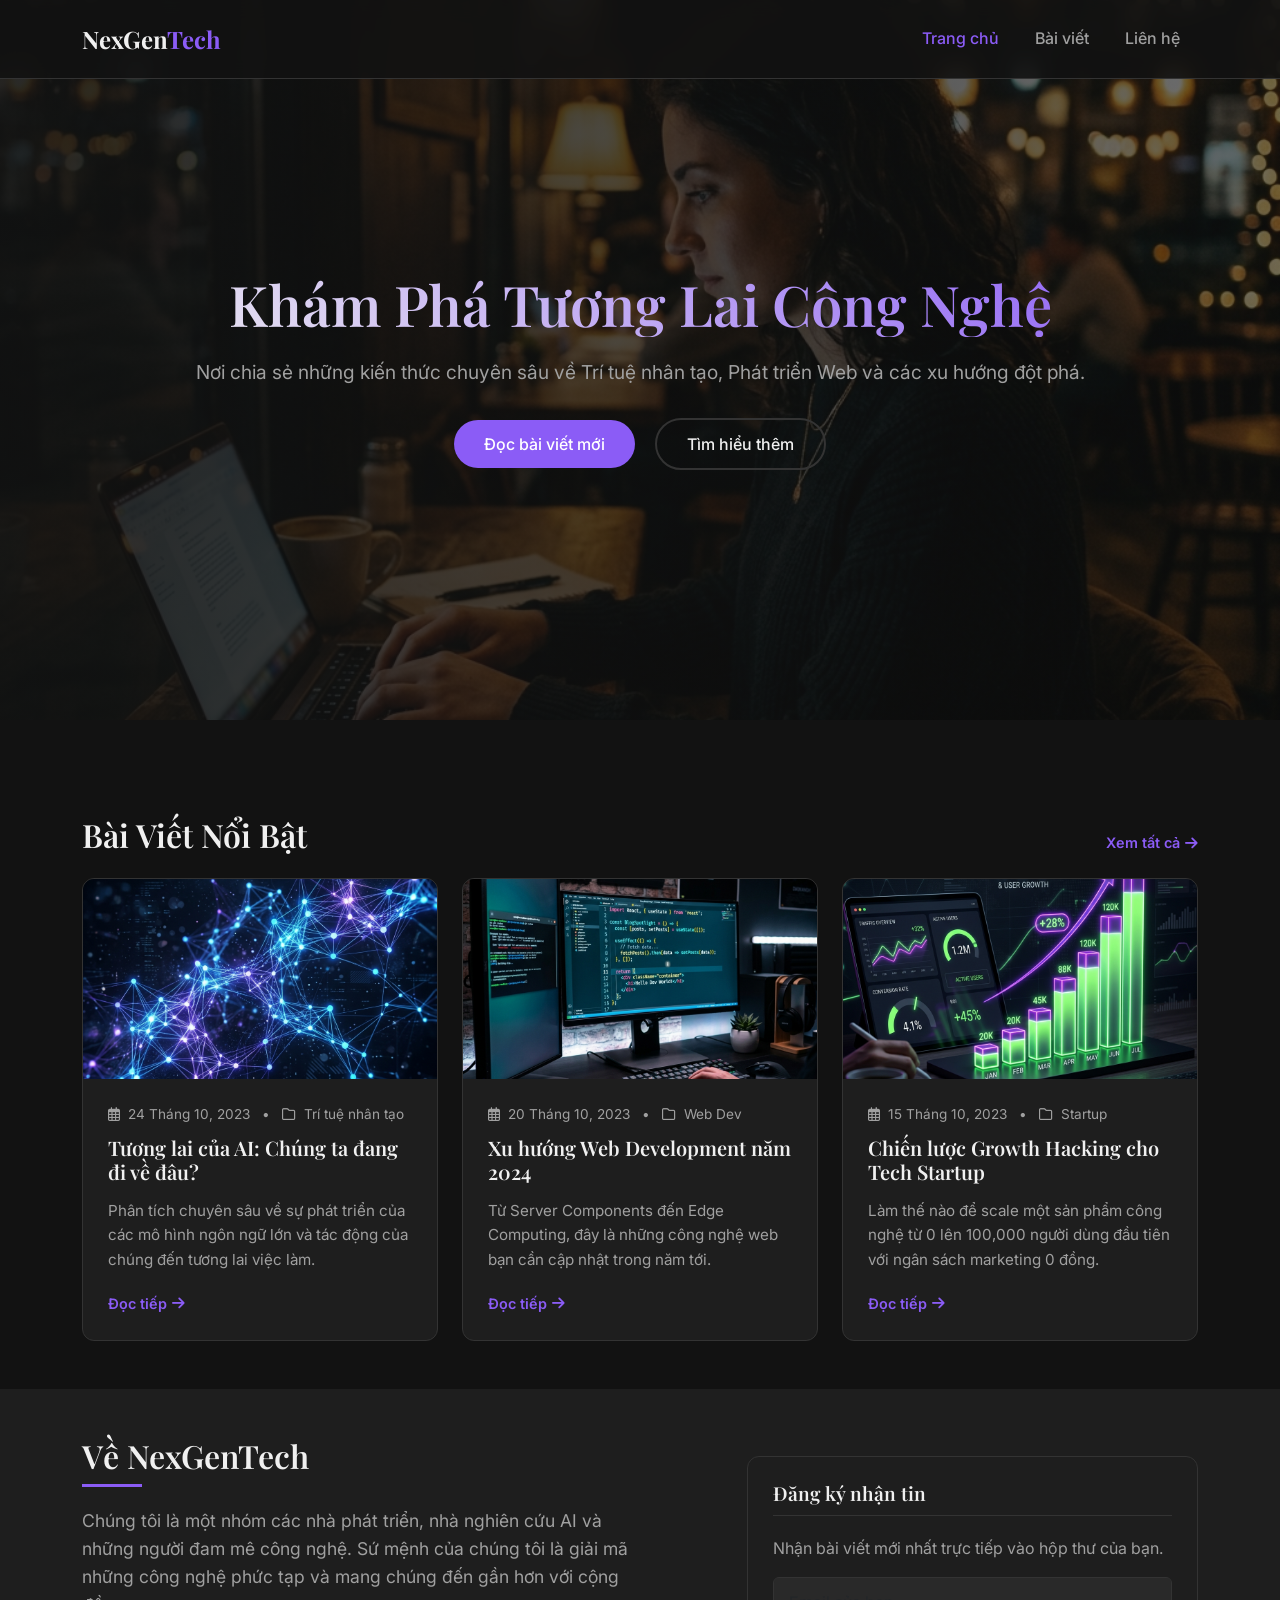
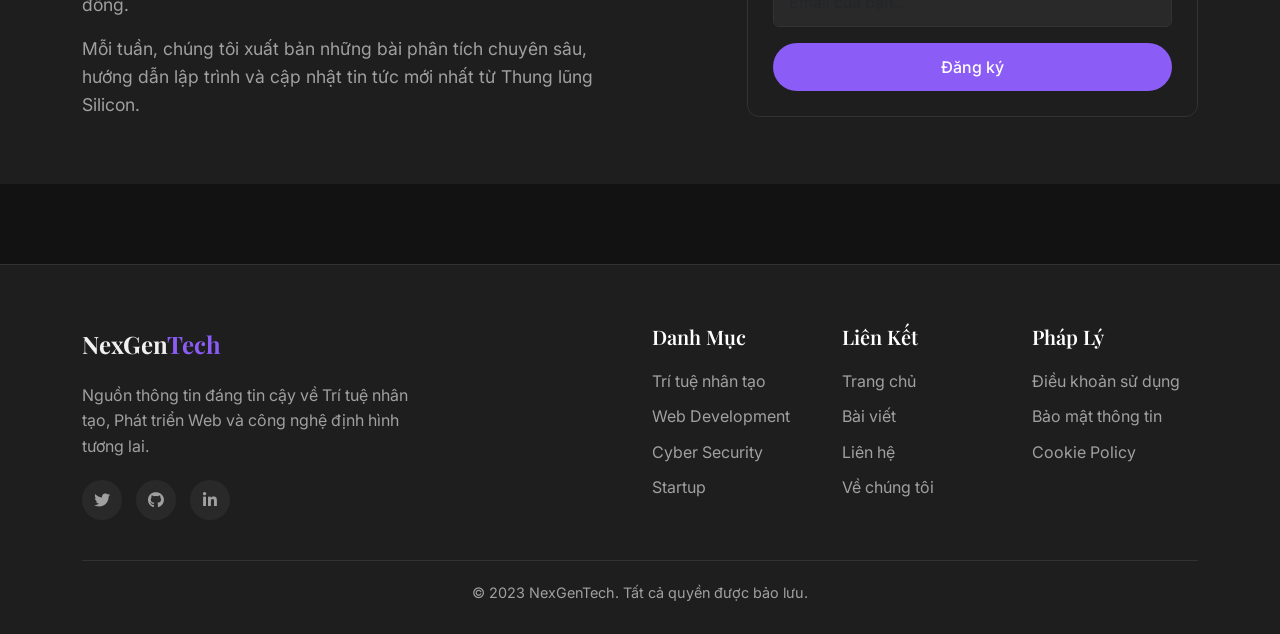
==== index.html @ 8c5fa354 "first commit" ====
<!DOCTYPE html>
<html lang="vi">
<head>
    <meta charset="UTF-8">
    <meta name="viewport" content="width=device-width, initial-scale=1.0">
    <title>NexGenTech - Không Gian Công Nghệ & Tương Lai</title>
    <meta name="description" content="Blog chuyên sâu về công nghệ, AI, và phát triển web. Khám phá những xu hướng mới nhất định hình tương lai.">
    <meta name="keywords" content="blog công nghệ, AI, web development, lập trình, startup">
    <meta property="og:title" content="NexGenTech - Không Gian Công Nghệ & Tương Lai">
    <meta property="og:description" content="Blog chuyên sâu về công nghệ, AI, và phát triển web.">
    <meta property="og:image" content="images/hero-bg.jpg">
    <meta property="og:type" content="website">
    
    <!-- Bootstrap 5 CSS -->
    <link href="https://cdn.jsdelivr.net/npm/bootstrap@5.3.0/dist/css/bootstrap.min.css" rel="stylesheet">
    <!-- FontAwesome -->
    <link rel="stylesheet" href="https://cdnjs.cloudflare.com/ajax/libs/font-awesome/6.4.0/css/all.min.css">
    <!-- AOS Animation -->
    <link href="https://unpkg.com/aos@2.3.1/dist/aos.css" rel="stylesheet">
    <!-- Custom CSS -->
    <link rel="stylesheet" href="css/style.css">
</head>
<body>

    <!-- Navigation -->
    <nav class="navbar navbar-expand-lg navbar-dark navbar-custom fixed-top">
        <div class="container">
            <a class="navbar-brand" href="index.html">NexGen<span style="color: var(--accent-color)">Tech</span></a>
            <button class="navbar-toggler" type="button" data-bs-toggle="collapse" data-bs-target="#navbarNav">
                <span class="navbar-toggler-icon"></span>
            </button>
            <div class="collapse navbar-collapse" id="navbarNav">
                <ul class="navbar-nav ms-auto">
                    <li class="nav-item">
                        <a class="nav-link active" href="index.html">Trang chủ</a>
                    </li>
                    <li class="nav-item">
                        <a class="nav-link" href="blog.html">Bài viết</a>
                    </li>
                    <li class="nav-item">
                        <a class="nav-link" href="contact.html">Liên hệ</a>
                    </li>
                </ul>
            </div>
        </div>
    </nav>

    <!-- Hero Section -->
    <header class="hero-section">
        <div class="hero-overlay"></div>
        <div class="container hero-content text-center" data-aos="fade-up">
            <h1>Khám Phá Tương Lai Công Nghệ</h1>
            <p>Nơi chia sẻ những kiến thức chuyên sâu về Trí tuệ nhân tạo, Phát triển Web và các xu hướng đột phá.</p>
            <div class="mt-4">
                <a href="blog.html" class="btn btn-custom me-3">Đọc bài viết mới</a>
                <a href="#about" class="btn btn-outline-custom">Tìm hiểu thêm</a>
            </div>
        </div>
    </header>

    <!-- Featured Posts Section -->
    <section class="py-5 mt-5">
        <div class="container">
            <div class="d-flex justify-content-between align-items-end mb-4" data-aos="fade-up">
                <h2 class="mb-0">Bài Viết Nổi Bật</h2>
                <a href="blog.html" class="read-more" style="color: var(--accent-color)">Xem tất cả <i class="fas fa-arrow-right"></i></a>
            </div>
            
            <div class="row g-4">
                <!-- Post 1 -->
                <div class="col-lg-4 col-md-6" data-aos="fade-up" data-aos-delay="100">
                    <div class="post-card">
                        <img src="images/post-1.jpg" alt="AI Tương lai" class="post-card-img">
                        <div class="post-card-body">
                            <div class="post-meta">
                                <span><i class="far fa-calendar-alt me-1"></i> 24 Tháng 10, 2023</span>
                                <span class="mx-2">•</span>
                                <span><i class="far fa-folder me-1"></i> Trí tuệ nhân tạo</span>
                            </div>
                            <h3 class="post-title"><a href="post-detail.html">Tương lai của AI: Chúng ta đang đi về đâu?</a></h3>
                            <p class="post-excerpt">Phân tích chuyên sâu về sự phát triển của các mô hình ngôn ngữ lớn và tác động của chúng đến tương lai việc làm.</p>
                            <a href="post-detail.html" class="read-more mt-auto" style="color: var(--accent-color)">Đọc tiếp <i class="fas fa-arrow-right"></i></a>
                        </div>
                    </div>
                </div>

                <!-- Post 2 -->
                <div class="col-lg-4 col-md-6" data-aos="fade-up" data-aos-delay="200">
                    <div class="post-card">
                        <img src="images/post-2.jpg" alt="Web Development" class="post-card-img">
                        <div class="post-card-body">
                            <div class="post-meta">
                                <span><i class="far fa-calendar-alt me-1"></i> 20 Tháng 10, 2023</span>
                                <span class="mx-2">•</span>
                                <span><i class="far fa-folder me-1"></i> Web Dev</span>
                            </div>
                            <h3 class="post-title"><a href="#">Xu hướng Web Development năm 2024</a></h3>
                            <p class="post-excerpt">Từ Server Components đến Edge Computing, đây là những công nghệ web bạn cần cập nhật trong năm tới.</p>
                            <a href="#" class="read-more mt-auto" style="color: var(--accent-color)">Đọc tiếp <i class="fas fa-arrow-right"></i></a>
                        </div>
                    </div>
                </div>

                <!-- Post 3 -->
                <div class="col-lg-4 col-md-6" data-aos="fade-up" data-aos-delay="300">
                    <div class="post-card">
                        <img src="images/post-3.jpg" alt="Digital Growth" class="post-card-img">
                        <div class="post-card-body">
                            <div class="post-meta">
                                <span><i class="far fa-calendar-alt me-1"></i> 15 Tháng 10, 2023</span>
                                <span class="mx-2">•</span>
                                <span><i class="far fa-folder me-1"></i> Startup</span>
                            </div>
                            <h3 class="post-title"><a href="#">Chiến lược Growth Hacking cho Tech Startup</a></h3>
                            <p class="post-excerpt">Làm thế nào để scale một sản phẩm công nghệ từ 0 lên 100,000 người dùng đầu tiên với ngân sách marketing 0 đồng.</p>
                            <a href="#" class="read-more mt-auto" style="color: var(--accent-color)">Đọc tiếp <i class="fas fa-arrow-right"></i></a>
                        </div>
                    </div>
                </div>
            </div>
        </div>
    </section>

    <!-- About Section -->
    <section id="about" class="py-5" style="background-color: var(--bg-card)">
        <div class="container">
            <div class="row align-items-center">
                <div class="col-lg-6 mb-4 mb-lg-0" data-aos="fade-right">
                    <h2>Về NexGenTech</h2>
                    <div style="width: 60px; height: 3px; background-color: var(--accent-color); margin-bottom: 20px;"></div>
                    <p style="color: var(--text-secondary); font-size: 1.1rem;">Chúng tôi là một nhóm các nhà phát triển, nhà nghiên cứu AI và những người đam mê công nghệ. Sứ mệnh của chúng tôi là giải mã những công nghệ phức tạp và mang chúng đến gần hơn với cộng đồng.</p>
                    <p style="color: var(--text-secondary); font-size: 1.1rem;">Mỗi tuần, chúng tôi xuất bản những bài phân tích chuyên sâu, hướng dẫn lập trình và cập nhật tin tức mới nhất từ Thung lũng Silicon.</p>
                </div>
                <div class="col-lg-5 offset-lg-1" data-aos="fade-left">
                    <div class="sidebar-widget mb-0">
                        <h3 class="widget-title">Đăng ký nhận tin</h3>
                        <p style="color: var(--text-secondary)">Nhận bài viết mới nhất trực tiếp vào hộp thư của bạn.</p>
                        <form>
                            <div class="mb-3">
                                <input type="email" class="form-control" placeholder="Email của bạn..." required>
                            </div>
                            <button type="submit" class="btn btn-custom w-100">Đăng ký</button>
                        </form>
                    </div>
                </div>
            </div>
        </div>
    </section>

    <!-- Footer -->
    <footer class="footer">
        <div class="container">
            <div class="row">
                <div class="col-lg-4 mb-4 mb-lg-0">
                    <a href="index.html" class="footer-logo">NexGen<span style="color: var(--accent-color)">Tech</span></a>
                    <p class="footer-text">Nguồn thông tin đáng tin cậy về Trí tuệ nhân tạo, Phát triển Web và công nghệ định hình tương lai.</p>
                    <div class="social-links">
                        <a href="#"><i class="fab fa-twitter"></i></a>
                        <a href="#"><i class="fab fa-github"></i></a>
                        <a href="#"><i class="fab fa-linkedin-in"></i></a>
                    </div>
                </div>
                <div class="col-lg-2 offset-lg-2 col-md-4 mb-4 mb-md-0">
                    <h5 style="color: white; margin-bottom: 20px;">Danh Mục</h5>
                    <ul class="footer-links">
                        <li><a href="#">Trí tuệ nhân tạo</a></li>
                        <li><a href="#">Web Development</a></li>
                        <li><a href="#">Cyber Security</a></li>
                        <li><a href="#">Startup</a></li>
                    </ul>
                </div>
                <div class="col-lg-2 col-md-4 mb-4 mb-md-0">
                    <h5 style="color: white; margin-bottom: 20px;">Liên Kết</h5>
                    <ul class="footer-links">
                        <li><a href="index.html">Trang chủ</a></li>
                        <li><a href="blog.html">Bài viết</a></li>
                        <li><a href="contact.html">Liên hệ</a></li>
                        <li><a href="#">Về chúng tôi</a></li>
                    </ul>
                </div>
                <div class="col-lg-2 col-md-4">
                    <h5 style="color: white; margin-bottom: 20px;">Pháp Lý</h5>
                    <ul class="footer-links">
                        <li><a href="#">Điều khoản sử dụng</a></li>
                        <li><a href="#">Bảo mật thông tin</a></li>
                        <li><a href="#">Cookie Policy</a></li>
                    </ul>
                </div>
            </div>
            <div class="copyright">
                &copy; 2023 NexGenTech. Tất cả quyền được bảo lưu.
            </div>
        </div>
    </footer>

    <!-- Bootstrap & Plugins JS -->
    <script src="https://cdn.jsdelivr.net/npm/bootstrap@5.3.0/dist/js/bootstrap.bundle.min.js"></script>
    <script src="https://unpkg.com/aos@2.3.1/dist/aos.js"></script>
    <script src="js/main.js"></script>
</body>
</html>
---- css/style.css ----
@import url('https://fonts.googleapis.com/css2?family=Inter:wght@300;400;500;600;700&family=Playfair+Display:wght@500;600;700&display=swap');

:root {
    --bg-dark: #121212;
    --bg-card: #1e1e1e;
    --text-primary: #f0f0f0;
    --text-secondary: #a0a0a0;
    --accent-color: #8b5cf6; /* Purple */
    --accent-hover: #7c3aed;
    --border-color: #333333;
}

body {
    font-family: 'Inter', sans-serif;
    background-color: var(--bg-dark);
    color: var(--text-primary);
    line-height: 1.6;
}

h1, h2, h3, h4, h5, h6 {
    font-family: 'Playfair Display', serif;
    color: var(--text-primary);
    font-weight: 600;
}

a {
    color: var(--accent-color);
    text-decoration: none;
    transition: color 0.3s ease;
}

a:hover {
    color: var(--accent-hover);
}

/* Custom Navbar */
.navbar-custom {
    background-color: rgba(18, 18, 18, 0.9) !important;
    backdrop-filter: blur(10px);
    border-bottom: 1px solid var(--border-color);
    padding: 15px 0;
}

.navbar-custom .navbar-brand {
    font-family: 'Playfair Display', serif;
    font-weight: 700;
    font-size: 1.5rem;
    color: var(--text-primary);
}

.navbar-custom .nav-link {
    color: var(--text-secondary);
    font-weight: 500;
    margin: 0 10px;
    transition: color 0.3s ease;
}

.navbar-custom .nav-link:hover,
.navbar-custom .nav-link.active {
    color: var(--accent-color);
}

.navbar-toggler {
    border-color: var(--border-color);
}

.navbar-toggler-icon {
    background-image: url("data:image/svg+xml,%3csvg xmlns='http://www.w3.org/2000/svg' viewBox='0 0 30 30'%3e%3cpath stroke='rgba%28240, 240, 240, 0.75%29' stroke-linecap='round' stroke-miterlimit='10' stroke-width='2' d='M4 7h22M4 15h22M4 23h22'/%3e%3c/svg%3e");
}

/* Hero Section */
.hero-section {
    position: relative;
    padding: 120px 0 100px;
    background: url('../images/hero-bg.jpg') center/cover no-repeat;
    display: flex;
    align-items: center;
    min-height: 80vh;
}

.hero-overlay {
    position: absolute;
    top: 0;
    left: 0;
    width: 100%;
    height: 100%;
    background: linear-gradient(to right, rgba(18, 18, 18, 0.9), rgba(18, 18, 18, 0.6));
    z-index: 1;
}

.hero-content {
    position: relative;
    z-index: 2;
}

.hero-content h1 {
    font-size: 3.5rem;
    margin-bottom: 20px;
    background: -webkit-linear-gradient(45deg, #f0f0f0, var(--accent-color));
    -webkit-background-clip: text;
    -webkit-text-fill-color: transparent;
}

.hero-content p {
    font-size: 1.2rem;
    color: var(--text-secondary);
    margin-bottom: 30px;
}

.btn-custom {
    background-color: var(--accent-color);
    color: white;
    padding: 12px 30px;
    border-radius: 30px;
    font-weight: 500;
    border: none;
    transition: all 0.3s ease;
}

.btn-custom:hover {
    background-color: var(--accent-hover);
    color: white;
    transform: translateY(-2px);
    box-shadow: 0 5px 15px rgba(139, 92, 246, 0.4);
}

.btn-outline-custom {
    background-color: transparent;
    color: var(--text-primary);
    padding: 12px 30px;
    border-radius: 30px;
    font-weight: 500;
    border: 2px solid var(--border-color);
    transition: all 0.3s ease;
}

.btn-outline-custom:hover {
    border-color: var(--accent-color);
    color: var(--accent-color);
}

/* Post Cards */
.post-card {
    background-color: var(--bg-card);
    border-radius: 12px;
    overflow: hidden;
    border: 1px solid var(--border-color);
    transition: transform 0.3s ease, box-shadow 0.3s ease;
    height: 100%;
    display: flex;
    flex-direction: column;
}

.post-card:hover {
    transform: translateY(-10px);
    box-shadow: 0 10px 20px rgba(0, 0, 0, 0.5);
    border-color: var(--accent-color);
}

.post-card-img {
    height: 200px;
    object-fit: cover;
    width: 100%;
}

.post-card-body {
    padding: 25px;
    flex-grow: 1;
    display: flex;
    flex-direction: column;
}

.post-meta {
    font-size: 0.85rem;
    color: var(--text-secondary);
    margin-bottom: 10px;
}

.post-title {
    font-size: 1.25rem;
    margin-bottom: 15px;
}

.post-title a {
    color: var(--text-primary);
}

.post-title a:hover {
    color: var(--accent-color);
}

.post-excerpt {
    color: var(--text-secondary);
    font-size: 0.95rem;
    margin-bottom: 20px;
    flex-grow: 1;
}

.read-more {
    font-weight: 600;
    font-size: 0.9rem;
    display: flex;
    align-items: center;
}

.read-more i {
    margin-left: 5px;
    transition: margin-left 0.3s ease;
}

.read-more:hover i {
    margin-left: 10px;
}

/* Post Detail */
.post-header {
    padding: 100px 0 50px;
    text-align: center;
}

.post-header-meta {
    color: var(--text-secondary);
    margin-bottom: 20px;
}

.post-featured-image {
    width: 100%;
    max-height: 500px;
    object-fit: cover;
    border-radius: 12px;
    margin-bottom: 40px;
}

.post-content {
    font-size: 1.1rem;
    color: #cccccc;
}

.post-content h2 {
    margin-top: 40px;
    margin-bottom: 20px;
}

.post-content p {
    margin-bottom: 20px;
}

.post-tags {
    margin-top: 40px;
    padding-top: 20px;
    border-top: 1px solid var(--border-color);
}

.tag-badge {
    background-color: rgba(139, 92, 246, 0.1);
    color: var(--accent-color);
    padding: 5px 15px;
    border-radius: 20px;
    font-size: 0.85rem;
    margin-right: 10px;
    display: inline-block;
    transition: all 0.3s ease;
}

.tag-badge:hover {
    background-color: var(--accent-color);
    color: white;
}

/* Sidebar */
.sidebar-widget {
    background-color: var(--bg-card);
    padding: 25px;
    border-radius: 12px;
    border: 1px solid var(--border-color);
    margin-bottom: 30px;
}

.widget-title {
    font-size: 1.2rem;
    margin-bottom: 20px;
    padding-bottom: 10px;
    border-bottom: 1px solid var(--border-color);
}

.category-list {
    list-style: none;
    padding: 0;
    margin: 0;
}

.category-list li {
    margin-bottom: 10px;
}

.category-list a {
    color: var(--text-secondary);
    display: flex;
    justify-content: space-between;
}

.category-list a:hover {
    color: var(--accent-color);
}

/* Contact Form */
.form-control {
    background-color: rgba(255, 255, 255, 0.05);
    border: 1px solid var(--border-color);
    color: var(--text-primary);
    padding: 12px 15px;
}

.form-control:focus {
    background-color: rgba(255, 255, 255, 0.1);
    border-color: var(--accent-color);
    color: var(--text-primary);
    box-shadow: 0 0 0 0.25rem rgba(139, 92, 246, 0.25);
}

/* Footer */
.footer {
    background-color: var(--bg-card);
    border-top: 1px solid var(--border-color);
    padding: 60px 0 30px;
    margin-top: 80px;
}

.footer-logo {
    font-family: 'Playfair Display', serif;
    font-weight: 700;
    font-size: 1.5rem;
    color: var(--text-primary);
    margin-bottom: 20px;
    display: inline-block;
}

.footer-text {
    color: var(--text-secondary);
    margin-bottom: 20px;
}

.social-links a {
    display: inline-flex;
    align-items: center;
    justify-content: center;
    width: 40px;
    height: 40px;
    border-radius: 50%;
    background-color: rgba(255, 255, 255, 0.05);
    color: var(--text-secondary);
    margin-right: 10px;
    transition: all 0.3s ease;
}

.social-links a:hover {
    background-color: var(--accent-color);
    color: white;
}

.footer-links {
    list-style: none;
    padding: 0;
}

.footer-links li {
    margin-bottom: 10px;
}

.footer-links a {
    color: var(--text-secondary);
}

.footer-links a:hover {
    color: var(--accent-color);
}

.copyright {
    border-top: 1px solid var(--border-color);
    padding-top: 20px;
    margin-top: 40px;
    text-align: center;
    color: var(--text-secondary);
    font-size: 0.9rem;
}

/* Custom Scrollbar */
::-webkit-scrollbar {
    width: 10px;
}

::-webkit-scrollbar-track {
    background: var(--bg-dark);
}

::-webkit-scrollbar-thumb {
    background: #333;
    border-radius: 5px;
}

::-webkit-scrollbar-thumb:hover {
    background: var(--accent-color);
}
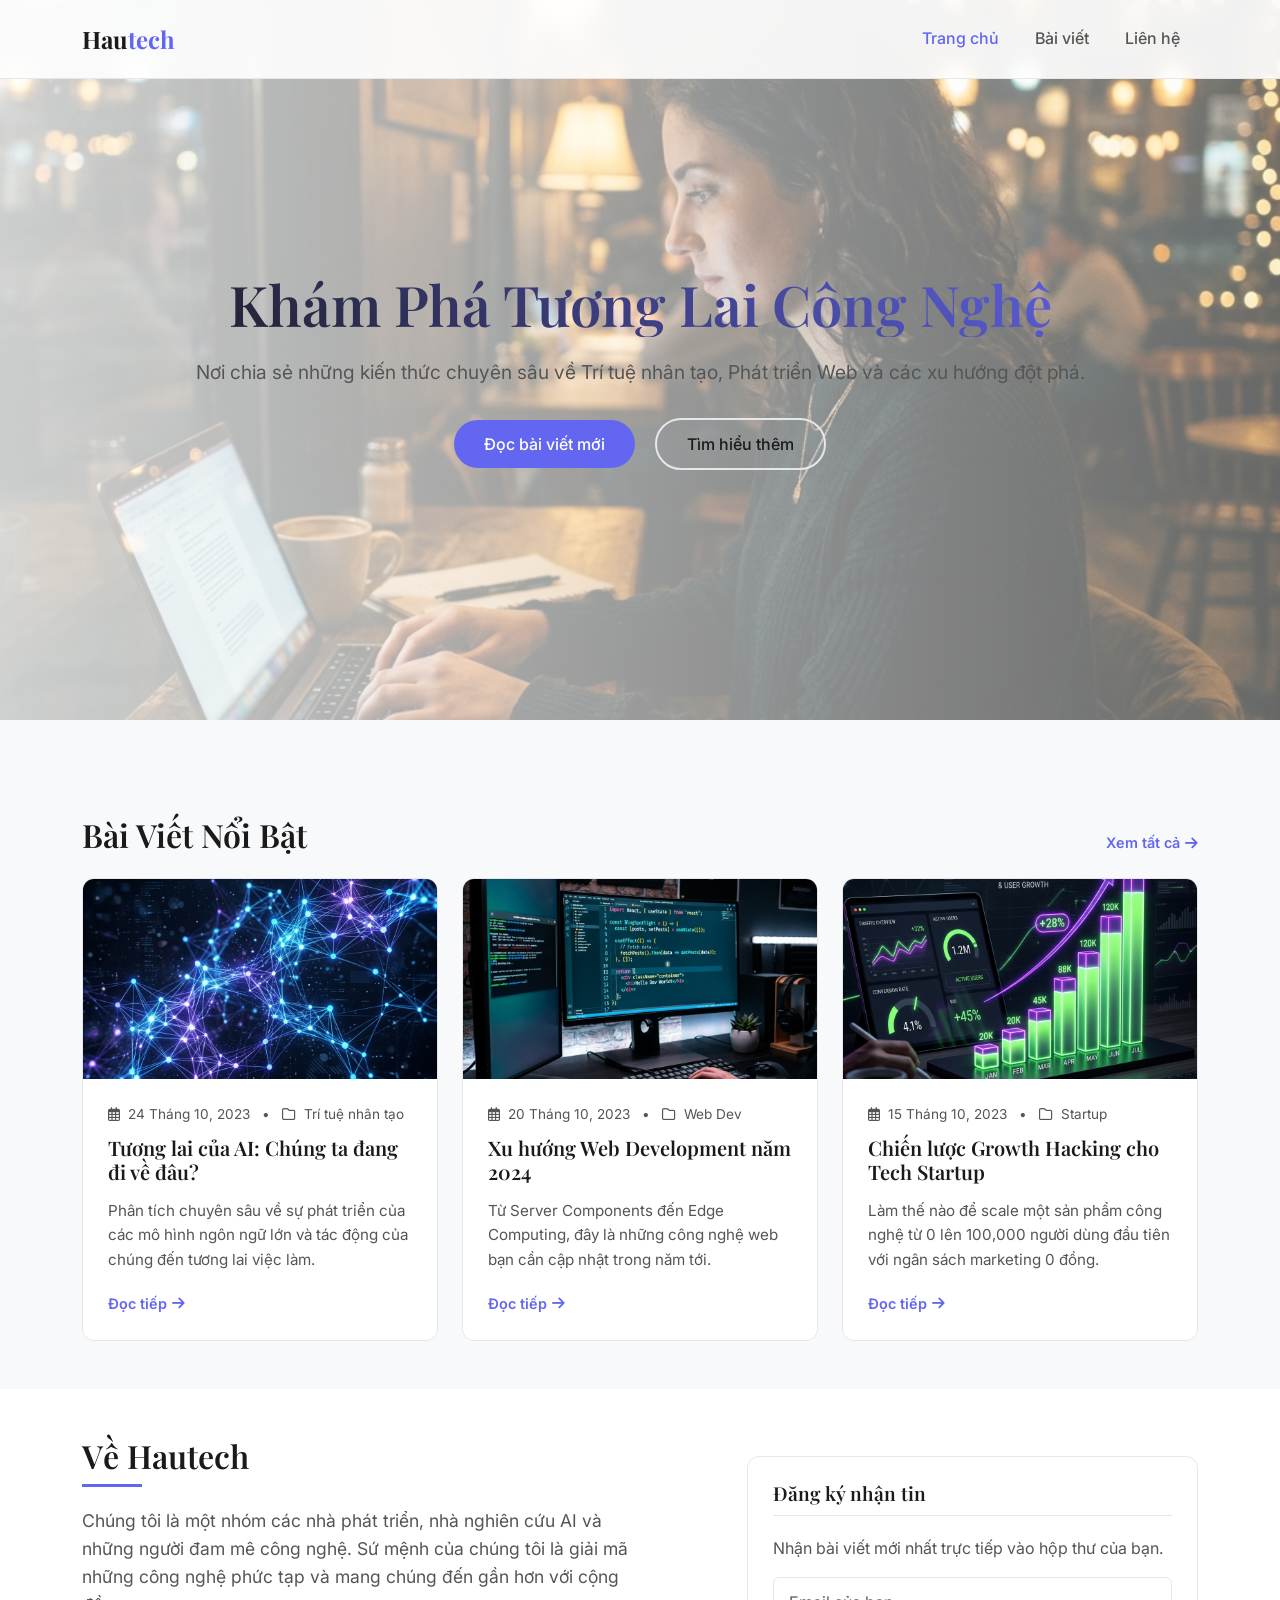
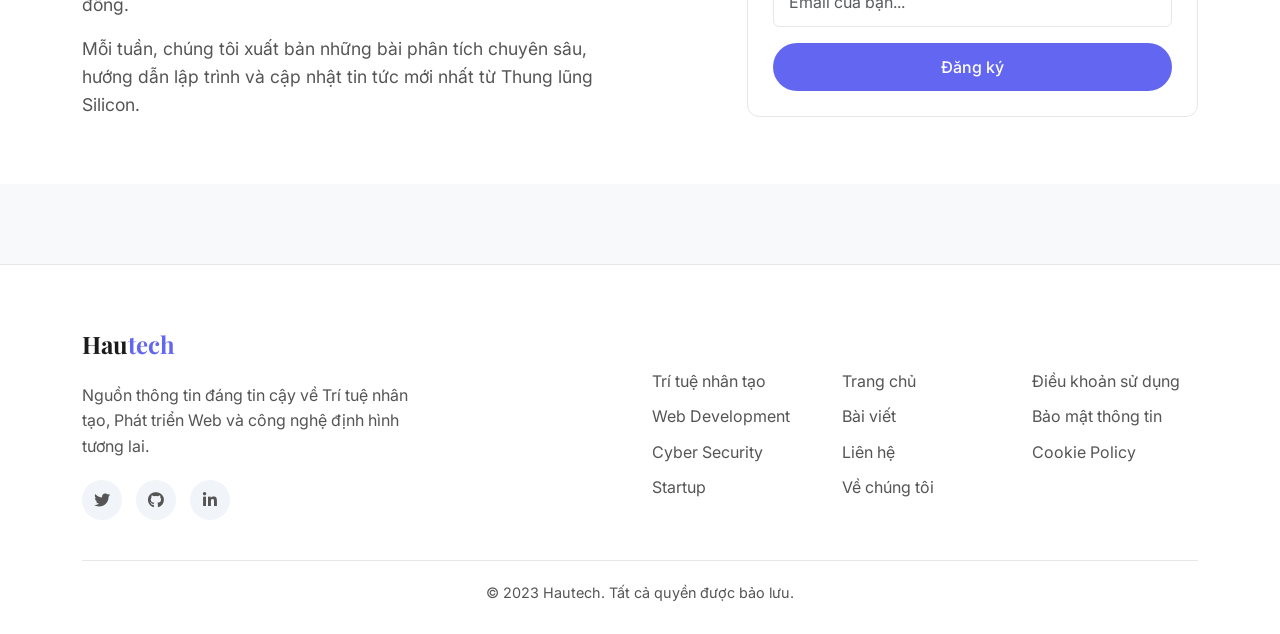
==== commit 1c9dbea0: "feat: rebrand site to Hautech and add custom CSS stylesheet" ====
--- a/index.html
+++ b/index.html
@@ -3,10 +3,10 @@
 <head>
     <meta charset="UTF-8">
     <meta name="viewport" content="width=device-width, initial-scale=1.0">
-    <title>NexGenTech - Không Gian Công Nghệ & Tương Lai</title>
+    <title>Hautech - Không Gian Công Nghệ & Tương Lai</title>
     <meta name="description" content="Blog chuyên sâu về công nghệ, AI, và phát triển web. Khám phá những xu hướng mới nhất định hình tương lai.">
     <meta name="keywords" content="blog công nghệ, AI, web development, lập trình, startup">
-    <meta property="og:title" content="NexGenTech - Không Gian Công Nghệ & Tương Lai">
+    <meta property="og:title" content="Hautech - Không Gian Công Nghệ & Tương Lai">
     <meta property="og:description" content="Blog chuyên sâu về công nghệ, AI, và phát triển web.">
     <meta property="og:image" content="images/hero-bg.jpg">
     <meta property="og:type" content="website">
@@ -25,7 +25,7 @@
     <!-- Navigation -->
     <nav class="navbar navbar-expand-lg navbar-dark navbar-custom fixed-top">
         <div class="container">
-            <a class="navbar-brand" href="index.html">NexGen<span style="color: var(--accent-color)">Tech</span></a>
+            <a class="navbar-brand" href="index.html">Hau<span style="color: var(--accent-color)">tech</span></a>
             <button class="navbar-toggler" type="button" data-bs-toggle="collapse" data-bs-target="#navbarNav">
                 <span class="navbar-toggler-icon"></span>
             </button>
@@ -126,7 +126,7 @@
         <div class="container">
             <div class="row align-items-center">
                 <div class="col-lg-6 mb-4 mb-lg-0" data-aos="fade-right">
-                    <h2>Về NexGenTech</h2>
+                    <h2>Về Hautech</h2>
                     <div style="width: 60px; height: 3px; background-color: var(--accent-color); margin-bottom: 20px;"></div>
                     <p style="color: var(--text-secondary); font-size: 1.1rem;">Chúng tôi là một nhóm các nhà phát triển, nhà nghiên cứu AI và những người đam mê công nghệ. Sứ mệnh của chúng tôi là giải mã những công nghệ phức tạp và mang chúng đến gần hơn với cộng đồng.</p>
                     <p style="color: var(--text-secondary); font-size: 1.1rem;">Mỗi tuần, chúng tôi xuất bản những bài phân tích chuyên sâu, hướng dẫn lập trình và cập nhật tin tức mới nhất từ Thung lũng Silicon.</p>
@@ -152,7 +152,7 @@
         <div class="container">
             <div class="row">
                 <div class="col-lg-4 mb-4 mb-lg-0">
-                    <a href="index.html" class="footer-logo">NexGen<span style="color: var(--accent-color)">Tech</span></a>
+                    <a href="index.html" class="footer-logo">Hau<span style="color: var(--accent-color)">tech</span></a>
                     <p class="footer-text">Nguồn thông tin đáng tin cậy về Trí tuệ nhân tạo, Phát triển Web và công nghệ định hình tương lai.</p>
                     <div class="social-links">
                         <a href="#"><i class="fab fa-twitter"></i></a>
@@ -188,7 +188,7 @@
                 </div>
             </div>
             <div class="copyright">
-                &copy; 2023 NexGenTech. Tất cả quyền được bảo lưu.
+                &copy; 2023 Hautech. Tất cả quyền được bảo lưu.
             </div>
         </div>
     </footer>
--- a/css/style.css
+++ b/css/style.css
@@ -1,13 +1,13 @@
 @import url('https://fonts.googleapis.com/css2?family=Inter:wght@300;400;500;600;700&family=Playfair+Display:wght@500;600;700&display=swap');
 
 :root {
-    --bg-dark: #121212;
-    --bg-card: #1e1e1e;
-    --text-primary: #f0f0f0;
-    --text-secondary: #a0a0a0;
-    --accent-color: #8b5cf6; /* Purple */
-    --accent-hover: #7c3aed;
-    --border-color: #333333;
+    --bg-dark: #f8f9fa;
+    --bg-card: #ffffff;
+    --text-primary: #1a1a1a;
+    --text-secondary: #555555;
+    --accent-color: #6366f1; /* Indigo-ish */
+    --accent-hover: #4f46e5;
+    --border-color: #e5e7eb;
 }
 
 body {
@@ -35,7 +35,7 @@
 
 /* Custom Navbar */
 .navbar-custom {
-    background-color: rgba(18, 18, 18, 0.9) !important;
+    background-color: rgba(255, 255, 255, 0.9) !important;
     backdrop-filter: blur(10px);
     border-bottom: 1px solid var(--border-color);
     padding: 15px 0;
@@ -65,7 +65,7 @@
 }
 
 .navbar-toggler-icon {
-    background-image: url("data:image/svg+xml,%3csvg xmlns='http://www.w3.org/2000/svg' viewBox='0 0 30 30'%3e%3cpath stroke='rgba%28240, 240, 240, 0.75%29' stroke-linecap='round' stroke-miterlimit='10' stroke-width='2' d='M4 7h22M4 15h22M4 23h22'/%3e%3c/svg%3e");
+    background-image: url("data:image/svg+xml,%3csvg xmlns='http://www.w3.org/2000/svg' viewBox='0 0 30 30'%3e%3cpath stroke='rgba%280, 0, 0, 0.5%29' stroke-linecap='round' stroke-miterlimit='10' stroke-width='2' d='M4 7h22M4 15h22M4 23h22'/%3e%3c/svg%3e");
 }
 
 /* Hero Section */
@@ -84,7 +84,7 @@
     left: 0;
     width: 100%;
     height: 100%;
-    background: linear-gradient(to right, rgba(18, 18, 18, 0.9), rgba(18, 18, 18, 0.6));
+    background: linear-gradient(to right, rgba(255, 255, 255, 0.8), rgba(255, 255, 255, 0.4));
     z-index: 1;
 }
 
@@ -96,7 +96,7 @@
 .hero-content h1 {
     font-size: 3.5rem;
     margin-bottom: 20px;
-    background: -webkit-linear-gradient(45deg, #f0f0f0, var(--accent-color));
+    background: -webkit-linear-gradient(45deg, #1a1a1a, var(--accent-color));
     -webkit-background-clip: text;
     -webkit-text-fill-color: transparent;
 }
@@ -153,7 +153,7 @@
 
 .post-card:hover {
     transform: translateY(-10px);
-    box-shadow: 0 10px 20px rgba(0, 0, 0, 0.5);
+    box-shadow: 0 15px 30px rgba(0, 0, 0, 0.1);
     border-color: var(--accent-color);
 }
 
@@ -233,7 +233,7 @@
 
 .post-content {
     font-size: 1.1rem;
-    color: #cccccc;
+    color: #444444;
 }
 
 .post-content h2 {
@@ -305,17 +305,17 @@
 
 /* Contact Form */
 .form-control {
-    background-color: rgba(255, 255, 255, 0.05);
+    background-color: #ffffff;
     border: 1px solid var(--border-color);
     color: var(--text-primary);
     padding: 12px 15px;
 }
 
 .form-control:focus {
-    background-color: rgba(255, 255, 255, 0.1);
+    background-color: #ffffff;
     border-color: var(--accent-color);
     color: var(--text-primary);
-    box-shadow: 0 0 0 0.25rem rgba(139, 92, 246, 0.25);
+    box-shadow: 0 0 0 0.25rem rgba(99, 102, 241, 0.1);
 }
 
 /* Footer */
@@ -347,7 +347,7 @@
     width: 40px;
     height: 40px;
     border-radius: 50%;
-    background-color: rgba(255, 255, 255, 0.05);
+    background-color: #f1f5f9;
     color: var(--text-secondary);
     margin-right: 10px;
     transition: all 0.3s ease;
@@ -394,7 +394,7 @@
 }
 
 ::-webkit-scrollbar-thumb {
-    background: #333;
+    background: #cbd5e1;
     border-radius: 5px;
 }
 
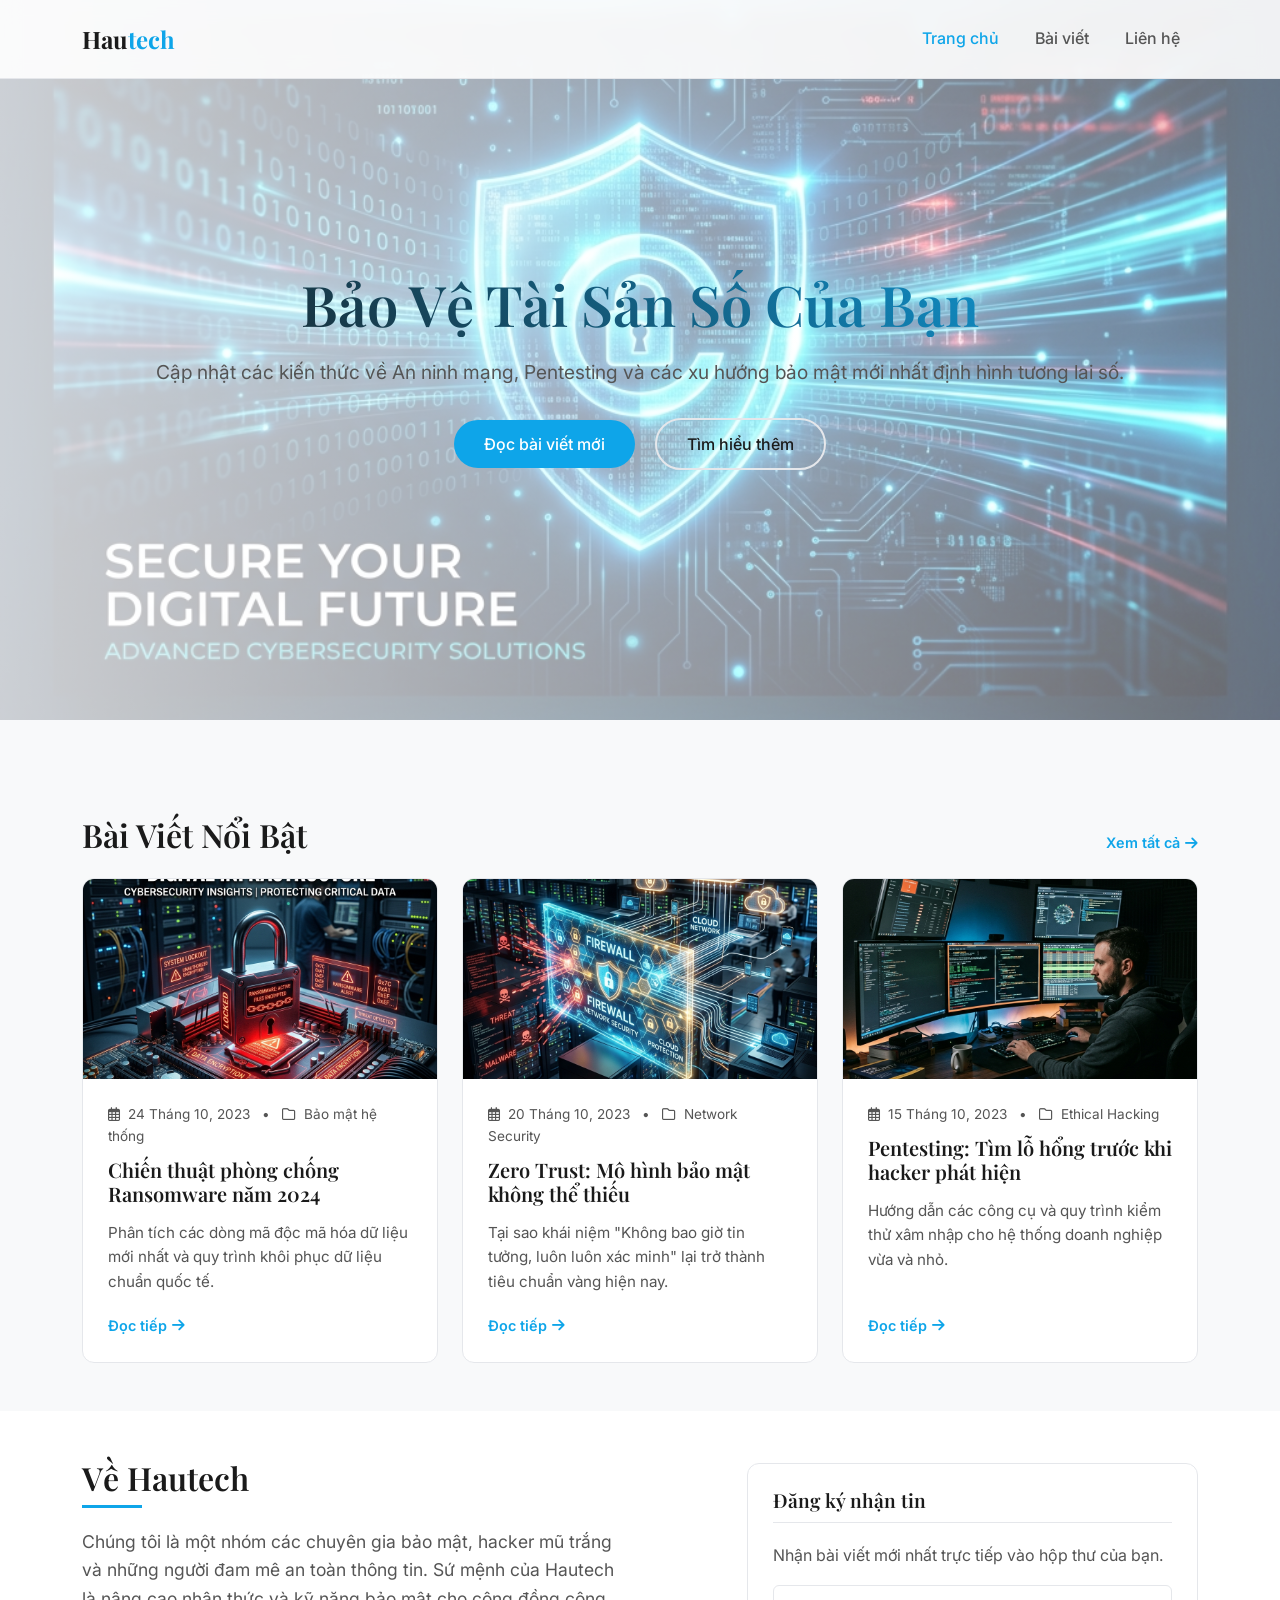
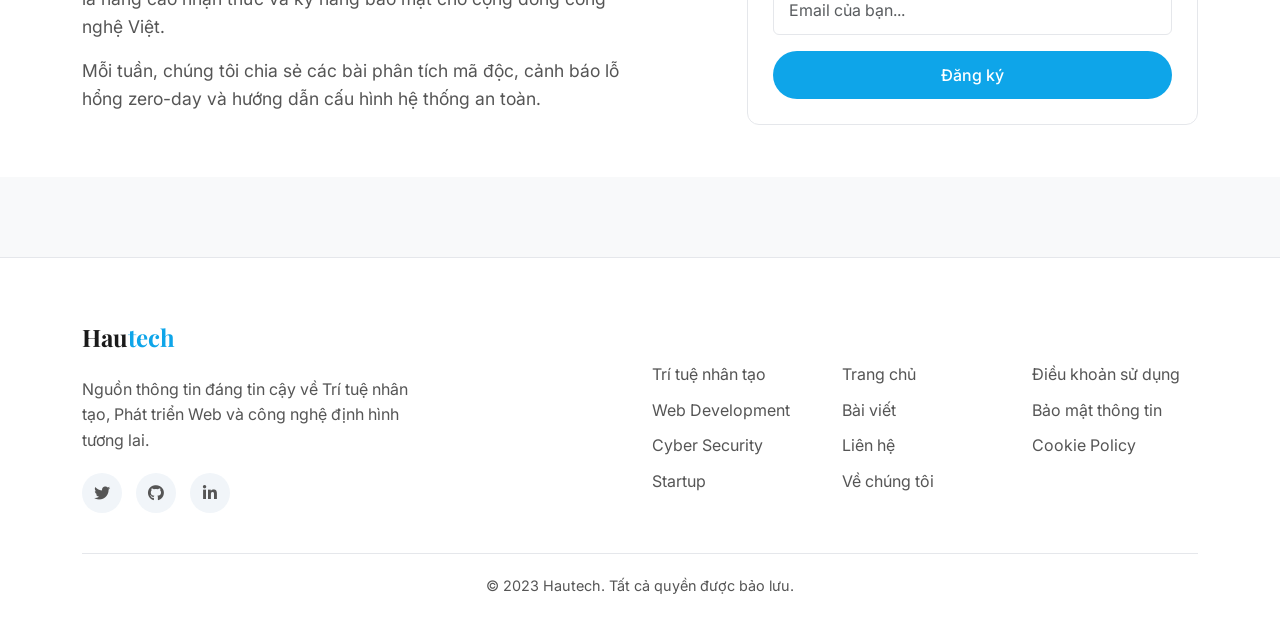
==== commit 28724d16: "feat: implement comprehensive site styling and update contact and blog content with security-focused" ====
--- a/index.html
+++ b/index.html
@@ -3,11 +3,11 @@
 <head>
     <meta charset="UTF-8">
     <meta name="viewport" content="width=device-width, initial-scale=1.0">
-    <title>Hautech - Không Gian Công Nghệ & Tương Lai</title>
-    <meta name="description" content="Blog chuyên sâu về công nghệ, AI, và phát triển web. Khám phá những xu hướng mới nhất định hình tương lai.">
-    <meta name="keywords" content="blog công nghệ, AI, web development, lập trình, startup">
-    <meta property="og:title" content="Hautech - Không Gian Công Nghệ & Tương Lai">
-    <meta property="og:description" content="Blog chuyên sâu về công nghệ, AI, và phát triển web.">
+    <title>Hautech - Chuyên Gia An Ninh Mạng & Bảo Mật Dữ Liệu</title>
+    <meta name="description" content="Blog chuyên sâu về an ninh mạng, bảo mật hệ thống và phòng chống hacker. Khám phá các kỹ thuật bảo vệ dữ liệu hiện đại nhất.">
+    <meta name="keywords" content="an ninh mạng, bảo mật, hacker, pentest, bảo mật dữ liệu, hautech">
+    <meta property="og:title" content="Hautech - Chuyên Gia An Ninh Mạng & Bảo Mật Dữ Liệu">
+    <meta property="og:description" content="Blog chuyên sâu về an ninh mạng, bảo mật hệ thống và phòng chống hacker.">
     <meta property="og:image" content="images/hero-bg.jpg">
     <meta property="og:type" content="website">
     
@@ -49,8 +49,8 @@
     <header class="hero-section">
         <div class="hero-overlay"></div>
         <div class="container hero-content text-center" data-aos="fade-up">
-            <h1>Khám Phá Tương Lai Công Nghệ</h1>
-            <p>Nơi chia sẻ những kiến thức chuyên sâu về Trí tuệ nhân tạo, Phát triển Web và các xu hướng đột phá.</p>
+            <h1>Bảo Vệ Tài Sản Số Của Bạn</h1>
+            <p>Cập nhật các kiến thức về An ninh mạng, Pentesting và các xu hướng bảo mật mới nhất định hình tương lai số.</p>
             <div class="mt-4">
                 <a href="blog.html" class="btn btn-custom me-3">Đọc bài viết mới</a>
                 <a href="#about" class="btn btn-outline-custom">Tìm hiểu thêm</a>
@@ -75,10 +75,10 @@
                             <div class="post-meta">
                                 <span><i class="far fa-calendar-alt me-1"></i> 24 Tháng 10, 2023</span>
                                 <span class="mx-2">•</span>
-                                <span><i class="far fa-folder me-1"></i> Trí tuệ nhân tạo</span>
-                            </div>
-                            <h3 class="post-title"><a href="post-detail.html">Tương lai của AI: Chúng ta đang đi về đâu?</a></h3>
-                            <p class="post-excerpt">Phân tích chuyên sâu về sự phát triển của các mô hình ngôn ngữ lớn và tác động của chúng đến tương lai việc làm.</p>
+                                <span><i class="far fa-folder me-1"></i> Bảo mật hệ thống</span>
+                            </div>
+                            <h3 class="post-title"><a href="post-detail.html">Chiến thuật phòng chống Ransomware năm 2024</a></h3>
+                            <p class="post-excerpt">Phân tích các dòng mã độc mã hóa dữ liệu mới nhất và quy trình khôi phục dữ liệu chuẩn quốc tế.</p>
                             <a href="post-detail.html" class="read-more mt-auto" style="color: var(--accent-color)">Đọc tiếp <i class="fas fa-arrow-right"></i></a>
                         </div>
                     </div>
@@ -92,10 +92,10 @@
                             <div class="post-meta">
                                 <span><i class="far fa-calendar-alt me-1"></i> 20 Tháng 10, 2023</span>
                                 <span class="mx-2">•</span>
-                                <span><i class="far fa-folder me-1"></i> Web Dev</span>
-                            </div>
-                            <h3 class="post-title"><a href="#">Xu hướng Web Development năm 2024</a></h3>
-                            <p class="post-excerpt">Từ Server Components đến Edge Computing, đây là những công nghệ web bạn cần cập nhật trong năm tới.</p>
+                                <span><i class="far fa-folder me-1"></i> Network Security</span>
+                            </div>
+                            <h3 class="post-title"><a href="#">Zero Trust: Mô hình bảo mật không thể thiếu</a></h3>
+                            <p class="post-excerpt">Tại sao khái niệm "Không bao giờ tin tưởng, luôn luôn xác minh" lại trở thành tiêu chuẩn vàng hiện nay.</p>
                             <a href="#" class="read-more mt-auto" style="color: var(--accent-color)">Đọc tiếp <i class="fas fa-arrow-right"></i></a>
                         </div>
                     </div>
@@ -109,10 +109,10 @@
                             <div class="post-meta">
                                 <span><i class="far fa-calendar-alt me-1"></i> 15 Tháng 10, 2023</span>
                                 <span class="mx-2">•</span>
-                                <span><i class="far fa-folder me-1"></i> Startup</span>
-                            </div>
-                            <h3 class="post-title"><a href="#">Chiến lược Growth Hacking cho Tech Startup</a></h3>
-                            <p class="post-excerpt">Làm thế nào để scale một sản phẩm công nghệ từ 0 lên 100,000 người dùng đầu tiên với ngân sách marketing 0 đồng.</p>
+                                <span><i class="far fa-folder me-1"></i> Ethical Hacking</span>
+                            </div>
+                            <h3 class="post-title"><a href="#">Pentesting: Tìm lỗ hổng trước khi hacker phát hiện</a></h3>
+                            <p class="post-excerpt">Hướng dẫn các công cụ và quy trình kiểm thử xâm nhập cho hệ thống doanh nghiệp vừa và nhỏ.</p>
                             <a href="#" class="read-more mt-auto" style="color: var(--accent-color)">Đọc tiếp <i class="fas fa-arrow-right"></i></a>
                         </div>
                     </div>
@@ -128,8 +128,8 @@
                 <div class="col-lg-6 mb-4 mb-lg-0" data-aos="fade-right">
                     <h2>Về Hautech</h2>
                     <div style="width: 60px; height: 3px; background-color: var(--accent-color); margin-bottom: 20px;"></div>
-                    <p style="color: var(--text-secondary); font-size: 1.1rem;">Chúng tôi là một nhóm các nhà phát triển, nhà nghiên cứu AI và những người đam mê công nghệ. Sứ mệnh của chúng tôi là giải mã những công nghệ phức tạp và mang chúng đến gần hơn với cộng đồng.</p>
-                    <p style="color: var(--text-secondary); font-size: 1.1rem;">Mỗi tuần, chúng tôi xuất bản những bài phân tích chuyên sâu, hướng dẫn lập trình và cập nhật tin tức mới nhất từ Thung lũng Silicon.</p>
+                    <p style="color: var(--text-secondary); font-size: 1.1rem;">Chúng tôi là một nhóm các chuyên gia bảo mật, hacker mũ trắng và những người đam mê an toàn thông tin. Sứ mệnh của Hautech là nâng cao nhận thức và kỹ năng bảo mật cho cộng đồng công nghệ Việt.</p>
+                    <p style="color: var(--text-secondary); font-size: 1.1rem;">Mỗi tuần, chúng tôi chia sẻ các bài phân tích mã độc, cảnh báo lỗ hổng zero-day và hướng dẫn cấu hình hệ thống an toàn.</p>
                 </div>
                 <div class="col-lg-5 offset-lg-1" data-aos="fade-left">
                     <div class="sidebar-widget mb-0">
--- a/css/style.css
+++ b/css/style.css
@@ -5,8 +5,8 @@
     --bg-card: #ffffff;
     --text-primary: #1a1a1a;
     --text-secondary: #555555;
-    --accent-color: #6366f1; /* Indigo-ish */
-    --accent-hover: #4f46e5;
+    --accent-color: #0ea5e9; /* Cyber Blue */
+    --accent-hover: #0284c7;
     --border-color: #e5e7eb;
 }
 
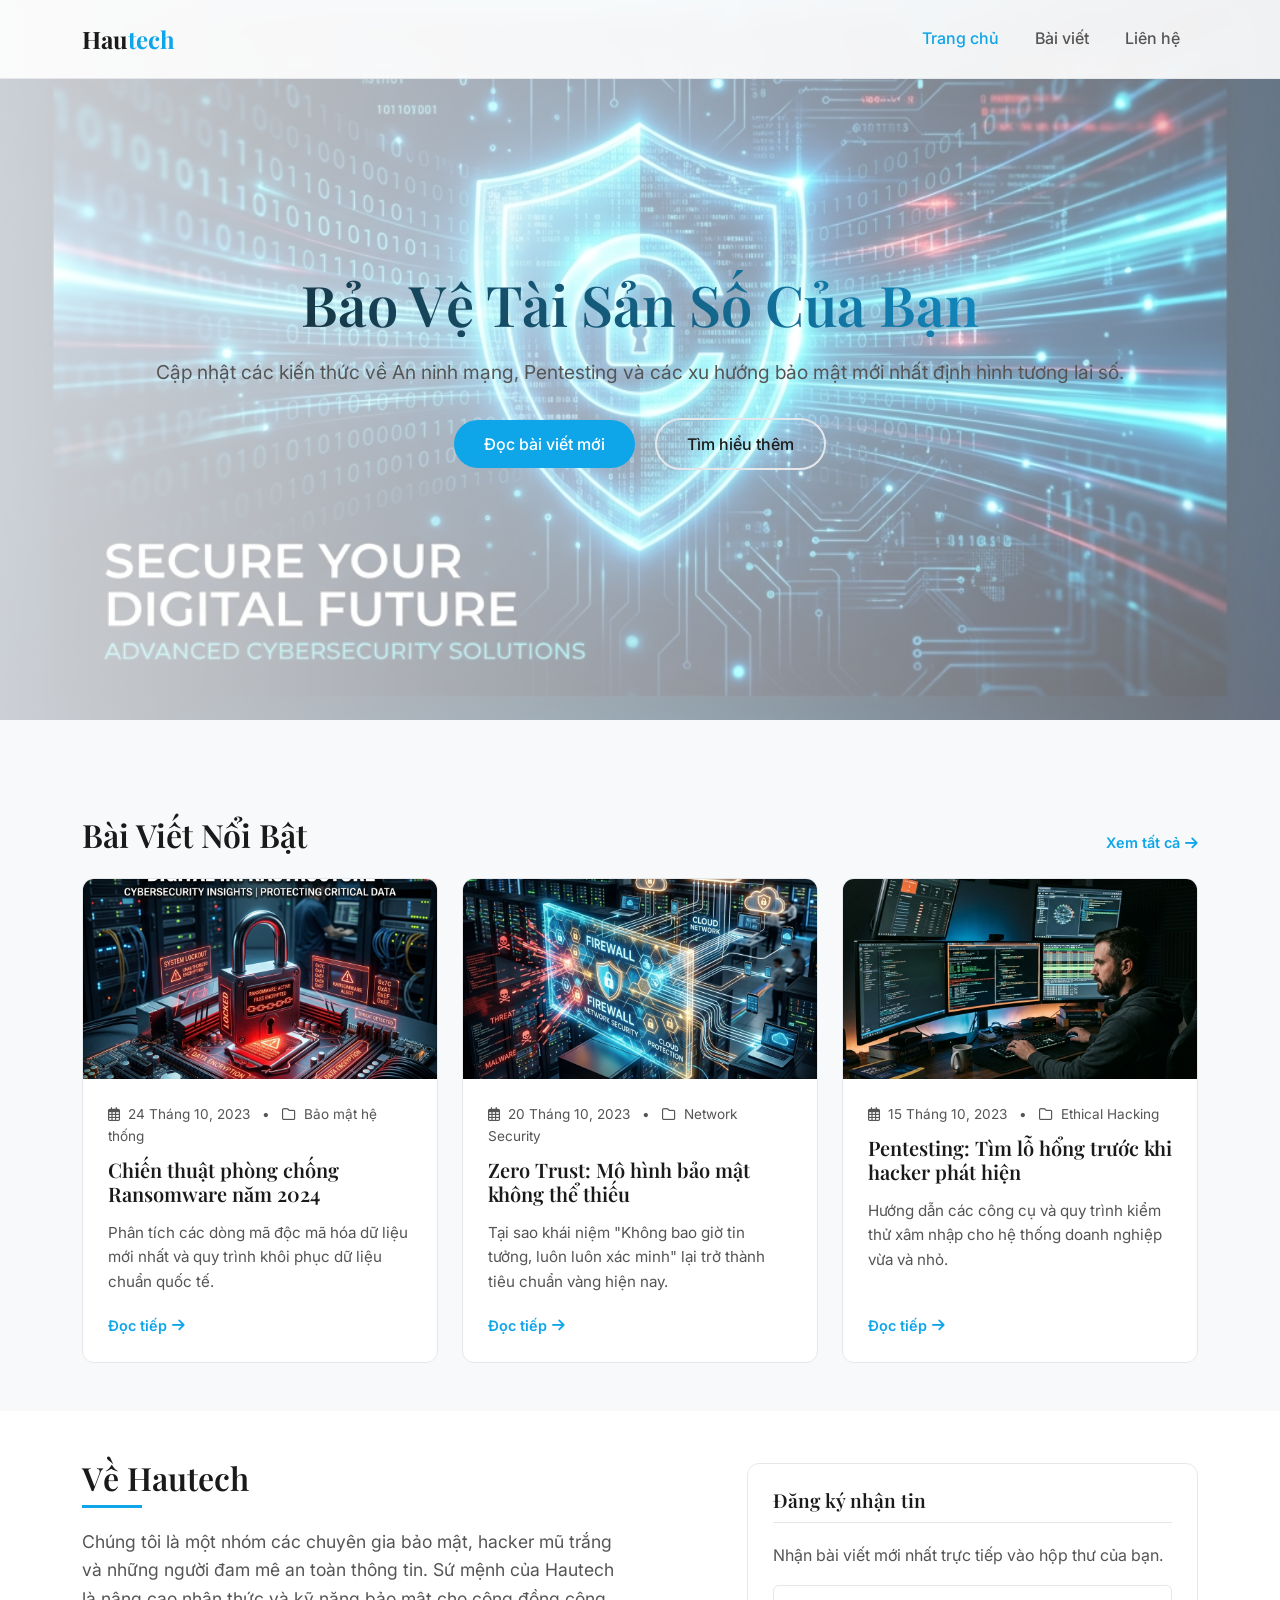
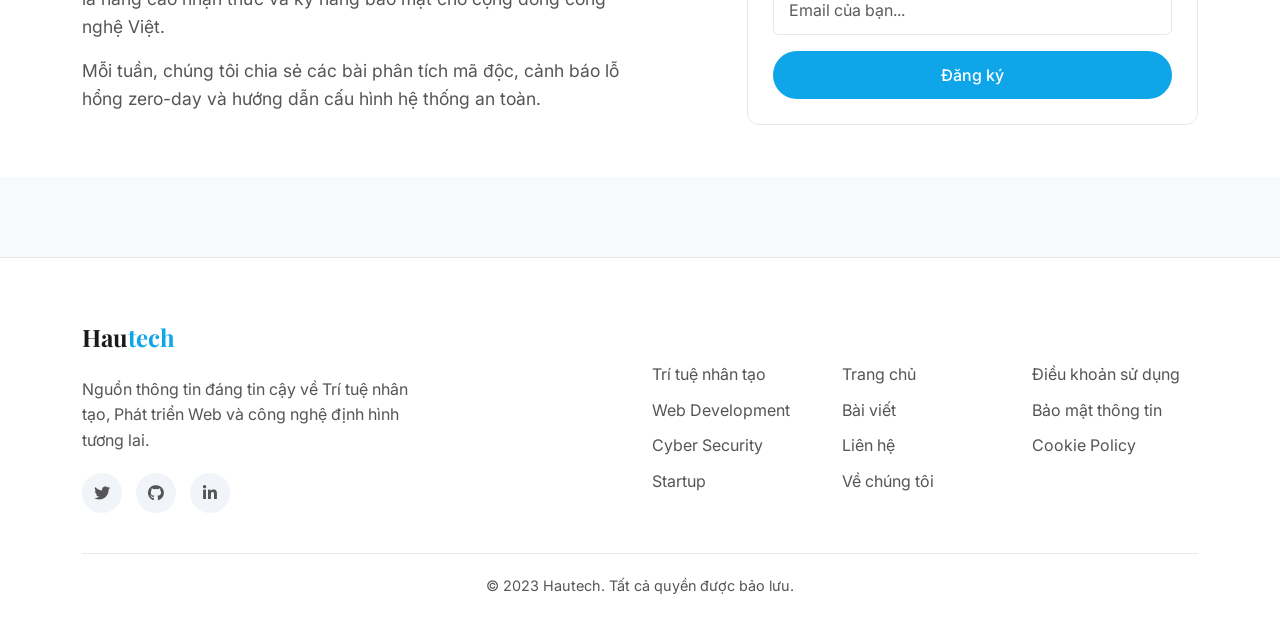
==== commit 7f0ccc16: "style: refactor HTML structure with improved formatting and integrate Zoho SalesIQ widget across all" ====
--- a/index.html
+++ b/index.html
@@ -1,16 +1,18 @@
 <!DOCTYPE html>
 <html lang="vi">
+
 <head>
     <meta charset="UTF-8">
     <meta name="viewport" content="width=device-width, initial-scale=1.0">
     <title>Hautech - Chuyên Gia An Ninh Mạng & Bảo Mật Dữ Liệu</title>
-    <meta name="description" content="Blog chuyên sâu về an ninh mạng, bảo mật hệ thống và phòng chống hacker. Khám phá các kỹ thuật bảo vệ dữ liệu hiện đại nhất.">
+    <meta name="description"
+        content="Blog chuyên sâu về an ninh mạng, bảo mật hệ thống và phòng chống hacker. Khám phá các kỹ thuật bảo vệ dữ liệu hiện đại nhất.">
     <meta name="keywords" content="an ninh mạng, bảo mật, hacker, pentest, bảo mật dữ liệu, hautech">
     <meta property="og:title" content="Hautech - Chuyên Gia An Ninh Mạng & Bảo Mật Dữ Liệu">
     <meta property="og:description" content="Blog chuyên sâu về an ninh mạng, bảo mật hệ thống và phòng chống hacker.">
     <meta property="og:image" content="images/hero-bg.jpg">
     <meta property="og:type" content="website">
-    
+
     <!-- Bootstrap 5 CSS -->
     <link href="https://cdn.jsdelivr.net/npm/bootstrap@5.3.0/dist/css/bootstrap.min.css" rel="stylesheet">
     <!-- FontAwesome -->
@@ -20,6 +22,7 @@
     <!-- Custom CSS -->
     <link rel="stylesheet" href="css/style.css">
 </head>
+
 <body>
 
     <!-- Navigation -->
@@ -50,7 +53,8 @@
         <div class="hero-overlay"></div>
         <div class="container hero-content text-center" data-aos="fade-up">
             <h1>Bảo Vệ Tài Sản Số Của Bạn</h1>
-            <p>Cập nhật các kiến thức về An ninh mạng, Pentesting và các xu hướng bảo mật mới nhất định hình tương lai số.</p>
+            <p>Cập nhật các kiến thức về An ninh mạng, Pentesting và các xu hướng bảo mật mới nhất định hình tương lai
+                số.</p>
             <div class="mt-4">
                 <a href="blog.html" class="btn btn-custom me-3">Đọc bài viết mới</a>
                 <a href="#about" class="btn btn-outline-custom">Tìm hiểu thêm</a>
@@ -63,9 +67,10 @@
         <div class="container">
             <div class="d-flex justify-content-between align-items-end mb-4" data-aos="fade-up">
                 <h2 class="mb-0">Bài Viết Nổi Bật</h2>
-                <a href="blog.html" class="read-more" style="color: var(--accent-color)">Xem tất cả <i class="fas fa-arrow-right"></i></a>
-            </div>
-            
+                <a href="blog.html" class="read-more" style="color: var(--accent-color)">Xem tất cả <i
+                        class="fas fa-arrow-right"></i></a>
+            </div>
+
             <div class="row g-4">
                 <!-- Post 1 -->
                 <div class="col-lg-4 col-md-6" data-aos="fade-up" data-aos-delay="100">
@@ -77,9 +82,12 @@
                                 <span class="mx-2">•</span>
                                 <span><i class="far fa-folder me-1"></i> Bảo mật hệ thống</span>
                             </div>
-                            <h3 class="post-title"><a href="post-detail.html">Chiến thuật phòng chống Ransomware năm 2024</a></h3>
-                            <p class="post-excerpt">Phân tích các dòng mã độc mã hóa dữ liệu mới nhất và quy trình khôi phục dữ liệu chuẩn quốc tế.</p>
-                            <a href="post-detail.html" class="read-more mt-auto" style="color: var(--accent-color)">Đọc tiếp <i class="fas fa-arrow-right"></i></a>
+                            <h3 class="post-title"><a href="post-detail.html">Chiến thuật phòng chống Ransomware năm
+                                    2024</a></h3>
+                            <p class="post-excerpt">Phân tích các dòng mã độc mã hóa dữ liệu mới nhất và quy trình khôi
+                                phục dữ liệu chuẩn quốc tế.</p>
+                            <a href="post-detail.html" class="read-more mt-auto" style="color: var(--accent-color)">Đọc
+                                tiếp <i class="fas fa-arrow-right"></i></a>
                         </div>
                     </div>
                 </div>
@@ -95,8 +103,10 @@
                                 <span><i class="far fa-folder me-1"></i> Network Security</span>
                             </div>
                             <h3 class="post-title"><a href="#">Zero Trust: Mô hình bảo mật không thể thiếu</a></h3>
-                            <p class="post-excerpt">Tại sao khái niệm "Không bao giờ tin tưởng, luôn luôn xác minh" lại trở thành tiêu chuẩn vàng hiện nay.</p>
-                            <a href="#" class="read-more mt-auto" style="color: var(--accent-color)">Đọc tiếp <i class="fas fa-arrow-right"></i></a>
+                            <p class="post-excerpt">Tại sao khái niệm "Không bao giờ tin tưởng, luôn luôn xác minh" lại
+                                trở thành tiêu chuẩn vàng hiện nay.</p>
+                            <a href="#" class="read-more mt-auto" style="color: var(--accent-color)">Đọc tiếp <i
+                                    class="fas fa-arrow-right"></i></a>
                         </div>
                     </div>
                 </div>
@@ -111,9 +121,12 @@
                                 <span class="mx-2">•</span>
                                 <span><i class="far fa-folder me-1"></i> Ethical Hacking</span>
                             </div>
-                            <h3 class="post-title"><a href="#">Pentesting: Tìm lỗ hổng trước khi hacker phát hiện</a></h3>
-                            <p class="post-excerpt">Hướng dẫn các công cụ và quy trình kiểm thử xâm nhập cho hệ thống doanh nghiệp vừa và nhỏ.</p>
-                            <a href="#" class="read-more mt-auto" style="color: var(--accent-color)">Đọc tiếp <i class="fas fa-arrow-right"></i></a>
+                            <h3 class="post-title"><a href="#">Pentesting: Tìm lỗ hổng trước khi hacker phát hiện</a>
+                            </h3>
+                            <p class="post-excerpt">Hướng dẫn các công cụ và quy trình kiểm thử xâm nhập cho hệ thống
+                                doanh nghiệp vừa và nhỏ.</p>
+                            <a href="#" class="read-more mt-auto" style="color: var(--accent-color)">Đọc tiếp <i
+                                    class="fas fa-arrow-right"></i></a>
                         </div>
                     </div>
                 </div>
@@ -127,14 +140,19 @@
             <div class="row align-items-center">
                 <div class="col-lg-6 mb-4 mb-lg-0" data-aos="fade-right">
                     <h2>Về Hautech</h2>
-                    <div style="width: 60px; height: 3px; background-color: var(--accent-color); margin-bottom: 20px;"></div>
-                    <p style="color: var(--text-secondary); font-size: 1.1rem;">Chúng tôi là một nhóm các chuyên gia bảo mật, hacker mũ trắng và những người đam mê an toàn thông tin. Sứ mệnh của Hautech là nâng cao nhận thức và kỹ năng bảo mật cho cộng đồng công nghệ Việt.</p>
-                    <p style="color: var(--text-secondary); font-size: 1.1rem;">Mỗi tuần, chúng tôi chia sẻ các bài phân tích mã độc, cảnh báo lỗ hổng zero-day và hướng dẫn cấu hình hệ thống an toàn.</p>
+                    <div style="width: 60px; height: 3px; background-color: var(--accent-color); margin-bottom: 20px;">
+                    </div>
+                    <p style="color: var(--text-secondary); font-size: 1.1rem;">Chúng tôi là một nhóm các chuyên gia bảo
+                        mật, hacker mũ trắng và những người đam mê an toàn thông tin. Sứ mệnh của Hautech là nâng cao
+                        nhận thức và kỹ năng bảo mật cho cộng đồng công nghệ Việt.</p>
+                    <p style="color: var(--text-secondary); font-size: 1.1rem;">Mỗi tuần, chúng tôi chia sẻ các bài phân
+                        tích mã độc, cảnh báo lỗ hổng zero-day và hướng dẫn cấu hình hệ thống an toàn.</p>
                 </div>
                 <div class="col-lg-5 offset-lg-1" data-aos="fade-left">
                     <div class="sidebar-widget mb-0">
                         <h3 class="widget-title">Đăng ký nhận tin</h3>
-                        <p style="color: var(--text-secondary)">Nhận bài viết mới nhất trực tiếp vào hộp thư của bạn.</p>
+                        <p style="color: var(--text-secondary)">Nhận bài viết mới nhất trực tiếp vào hộp thư của bạn.
+                        </p>
                         <form>
                             <div class="mb-3">
                                 <input type="email" class="form-control" placeholder="Email của bạn..." required>
@@ -153,7 +171,8 @@
             <div class="row">
                 <div class="col-lg-4 mb-4 mb-lg-0">
                     <a href="index.html" class="footer-logo">Hau<span style="color: var(--accent-color)">tech</span></a>
-                    <p class="footer-text">Nguồn thông tin đáng tin cậy về Trí tuệ nhân tạo, Phát triển Web và công nghệ định hình tương lai.</p>
+                    <p class="footer-text">Nguồn thông tin đáng tin cậy về Trí tuệ nhân tạo, Phát triển Web và công nghệ
+                        định hình tương lai.</p>
                     <div class="social-links">
                         <a href="#"><i class="fab fa-twitter"></i></a>
                         <a href="#"><i class="fab fa-github"></i></a>
@@ -197,5 +216,10 @@
     <script src="https://cdn.jsdelivr.net/npm/bootstrap@5.3.0/dist/js/bootstrap.bundle.min.js"></script>
     <script src="https://unpkg.com/aos@2.3.1/dist/aos.js"></script>
     <script src="js/main.js"></script>
+    <script>window.$zoho = window.$zoho || {}; $zoho.salesiq = $zoho.salesiq || { ready: function () { } }</script>
+    <script id="zsiqscript"
+        src="https://salesiq.zohopublic.com/widget?wc=siqd9f1bede8af62cf128b98b926d4957f936d9593ea437c44ec0bc36bead2024d7"
+        defer></script>
 </body>
-</html>
+
+</html>
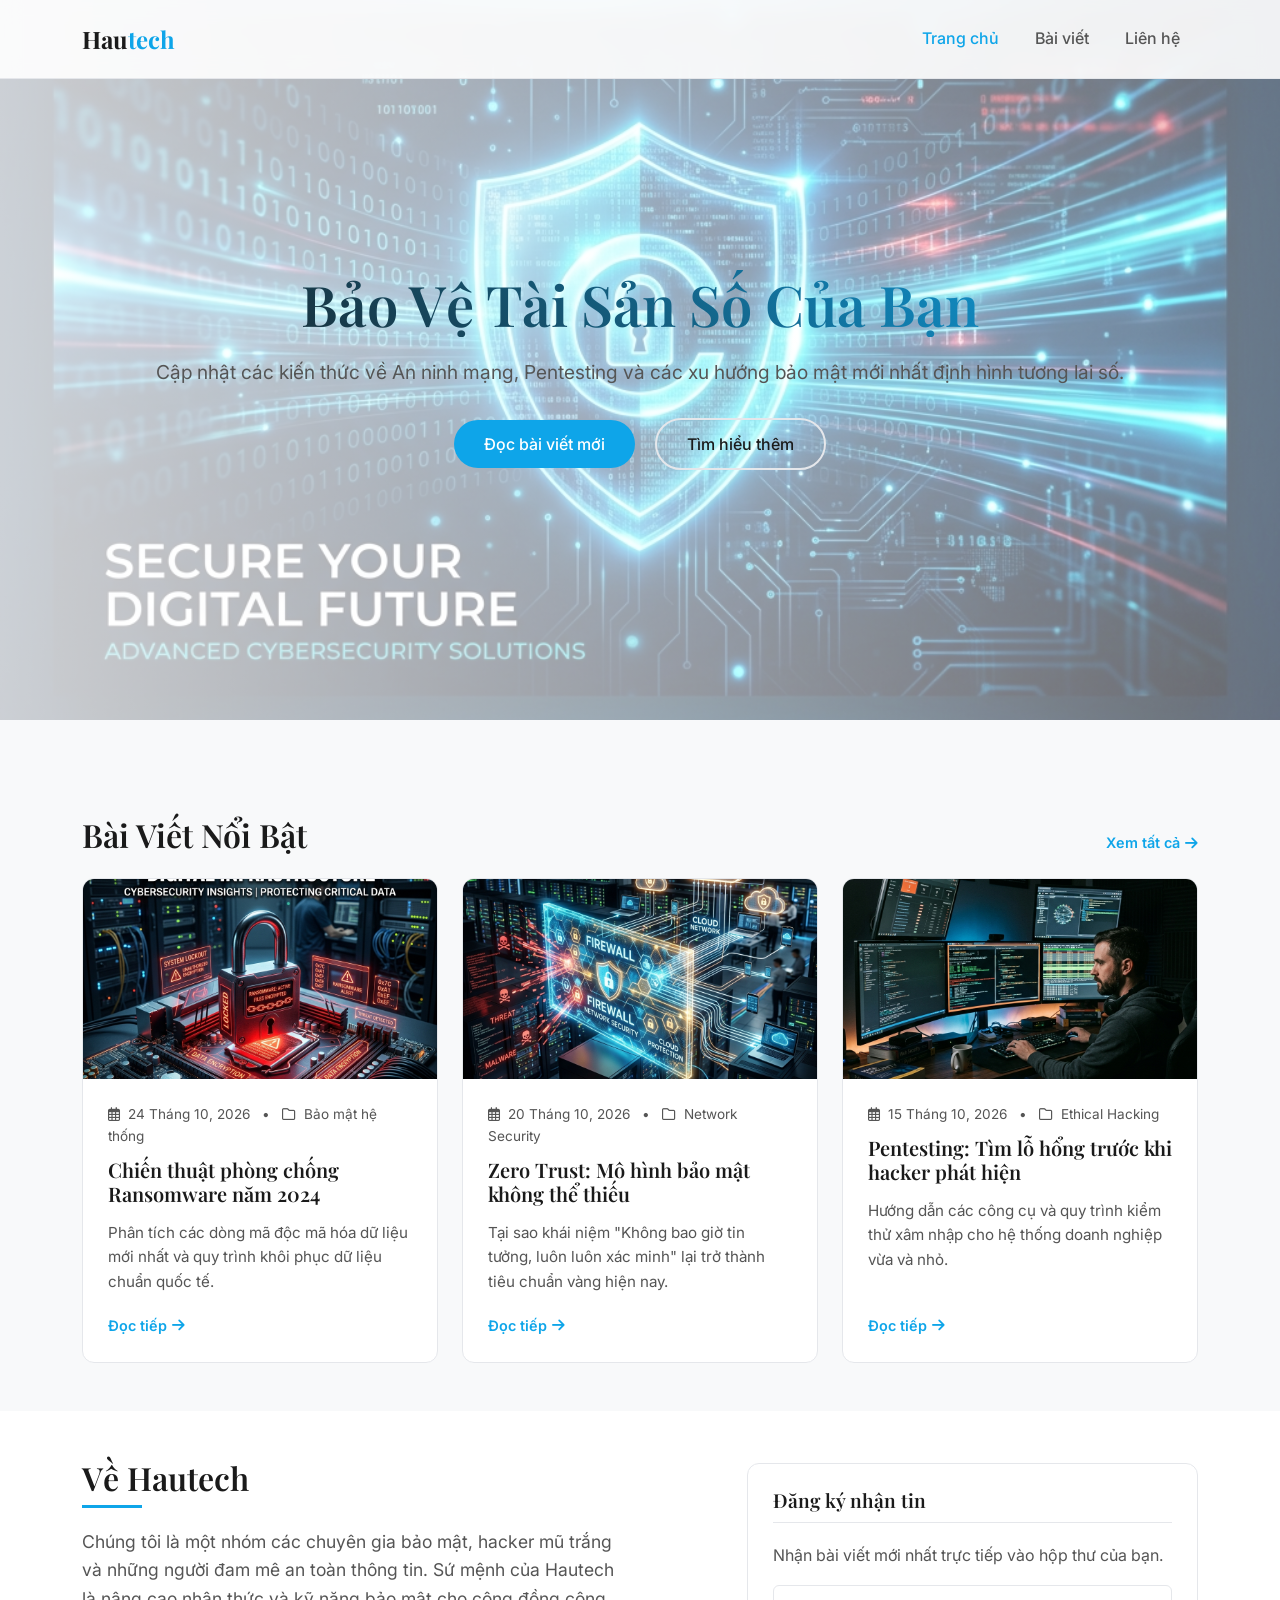
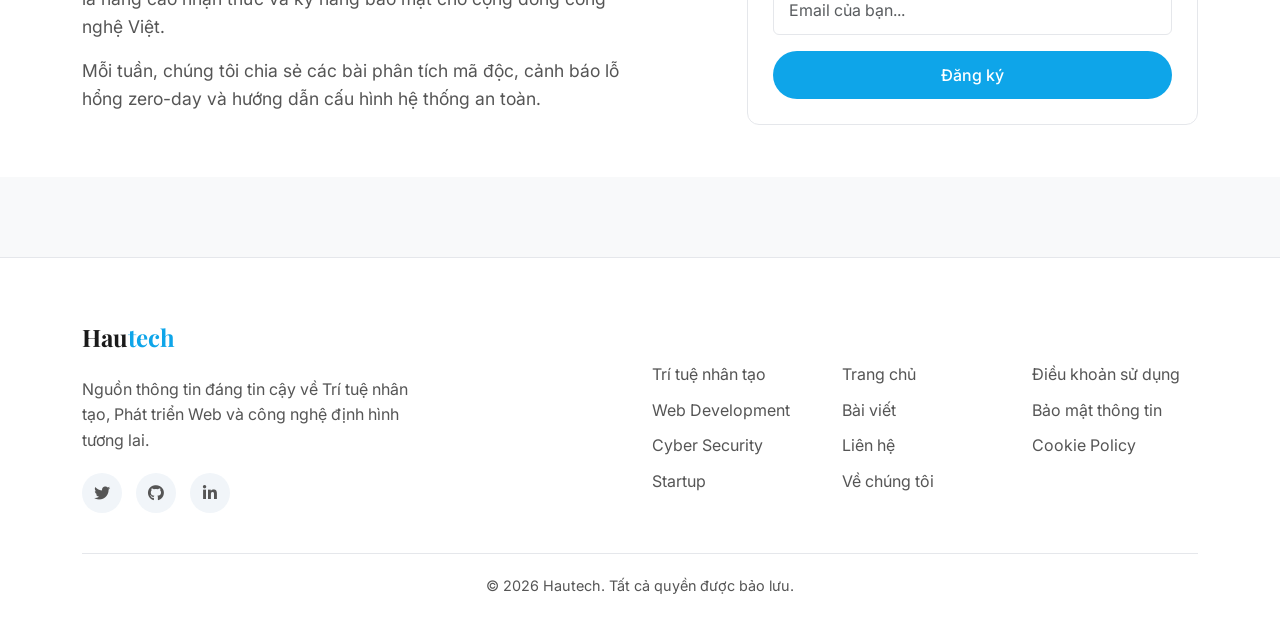
==== commit b47df18a: "chore: update copyright years and blog publication dates to 2026" ====
--- a/index.html
+++ b/index.html
@@ -21,6 +21,7 @@
     <link href="https://unpkg.com/aos@2.3.1/dist/aos.css" rel="stylesheet">
     <!-- Custom CSS -->
     <link rel="stylesheet" href="css/style.css">
+    <script src="https://cdn.pagesense.io/js/quangcompany434/98872169e01f45d39a383c97e71a6139.js"></script>
 </head>
 
 <body>
@@ -78,7 +79,7 @@
                         <img src="images/post-1.jpg" alt="AI Tương lai" class="post-card-img">
                         <div class="post-card-body">
                             <div class="post-meta">
-                                <span><i class="far fa-calendar-alt me-1"></i> 24 Tháng 10, 2023</span>
+                                <span><i class="far fa-calendar-alt me-1"></i> 24 Tháng 10, 2026</span>
                                 <span class="mx-2">•</span>
                                 <span><i class="far fa-folder me-1"></i> Bảo mật hệ thống</span>
                             </div>
@@ -98,7 +99,7 @@
                         <img src="images/post-2.jpg" alt="Web Development" class="post-card-img">
                         <div class="post-card-body">
                             <div class="post-meta">
-                                <span><i class="far fa-calendar-alt me-1"></i> 20 Tháng 10, 2023</span>
+                                <span><i class="far fa-calendar-alt me-1"></i> 20 Tháng 10, 2026</span>
                                 <span class="mx-2">•</span>
                                 <span><i class="far fa-folder me-1"></i> Network Security</span>
                             </div>
@@ -117,7 +118,7 @@
                         <img src="images/post-3.jpg" alt="Digital Growth" class="post-card-img">
                         <div class="post-card-body">
                             <div class="post-meta">
-                                <span><i class="far fa-calendar-alt me-1"></i> 15 Tháng 10, 2023</span>
+                                <span><i class="far fa-calendar-alt me-1"></i> 15 Tháng 10, 2026</span>
                                 <span class="mx-2">•</span>
                                 <span><i class="far fa-folder me-1"></i> Ethical Hacking</span>
                             </div>
@@ -207,7 +208,7 @@
                 </div>
             </div>
             <div class="copyright">
-                &copy; 2023 Hautech. Tất cả quyền được bảo lưu.
+                &copy; 2026 Hautech. Tất cả quyền được bảo lưu.
             </div>
         </div>
     </footer>
